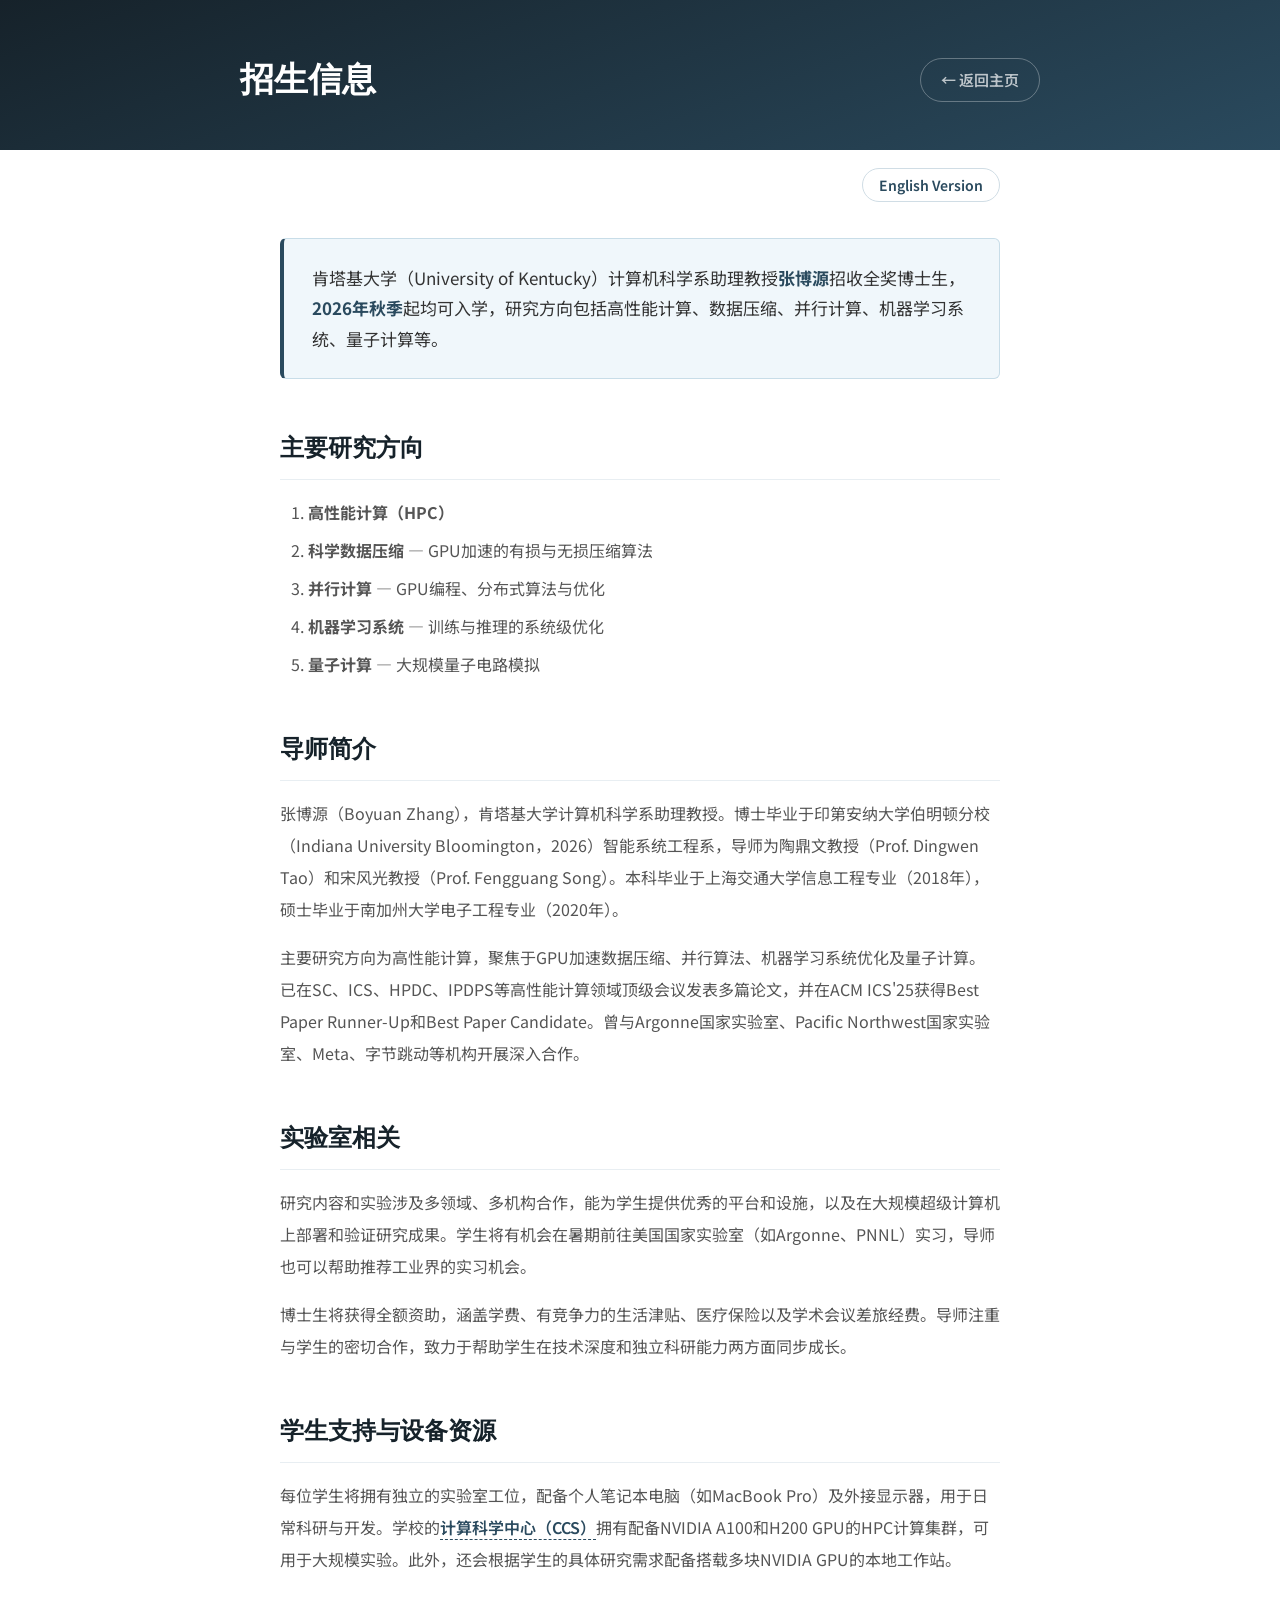
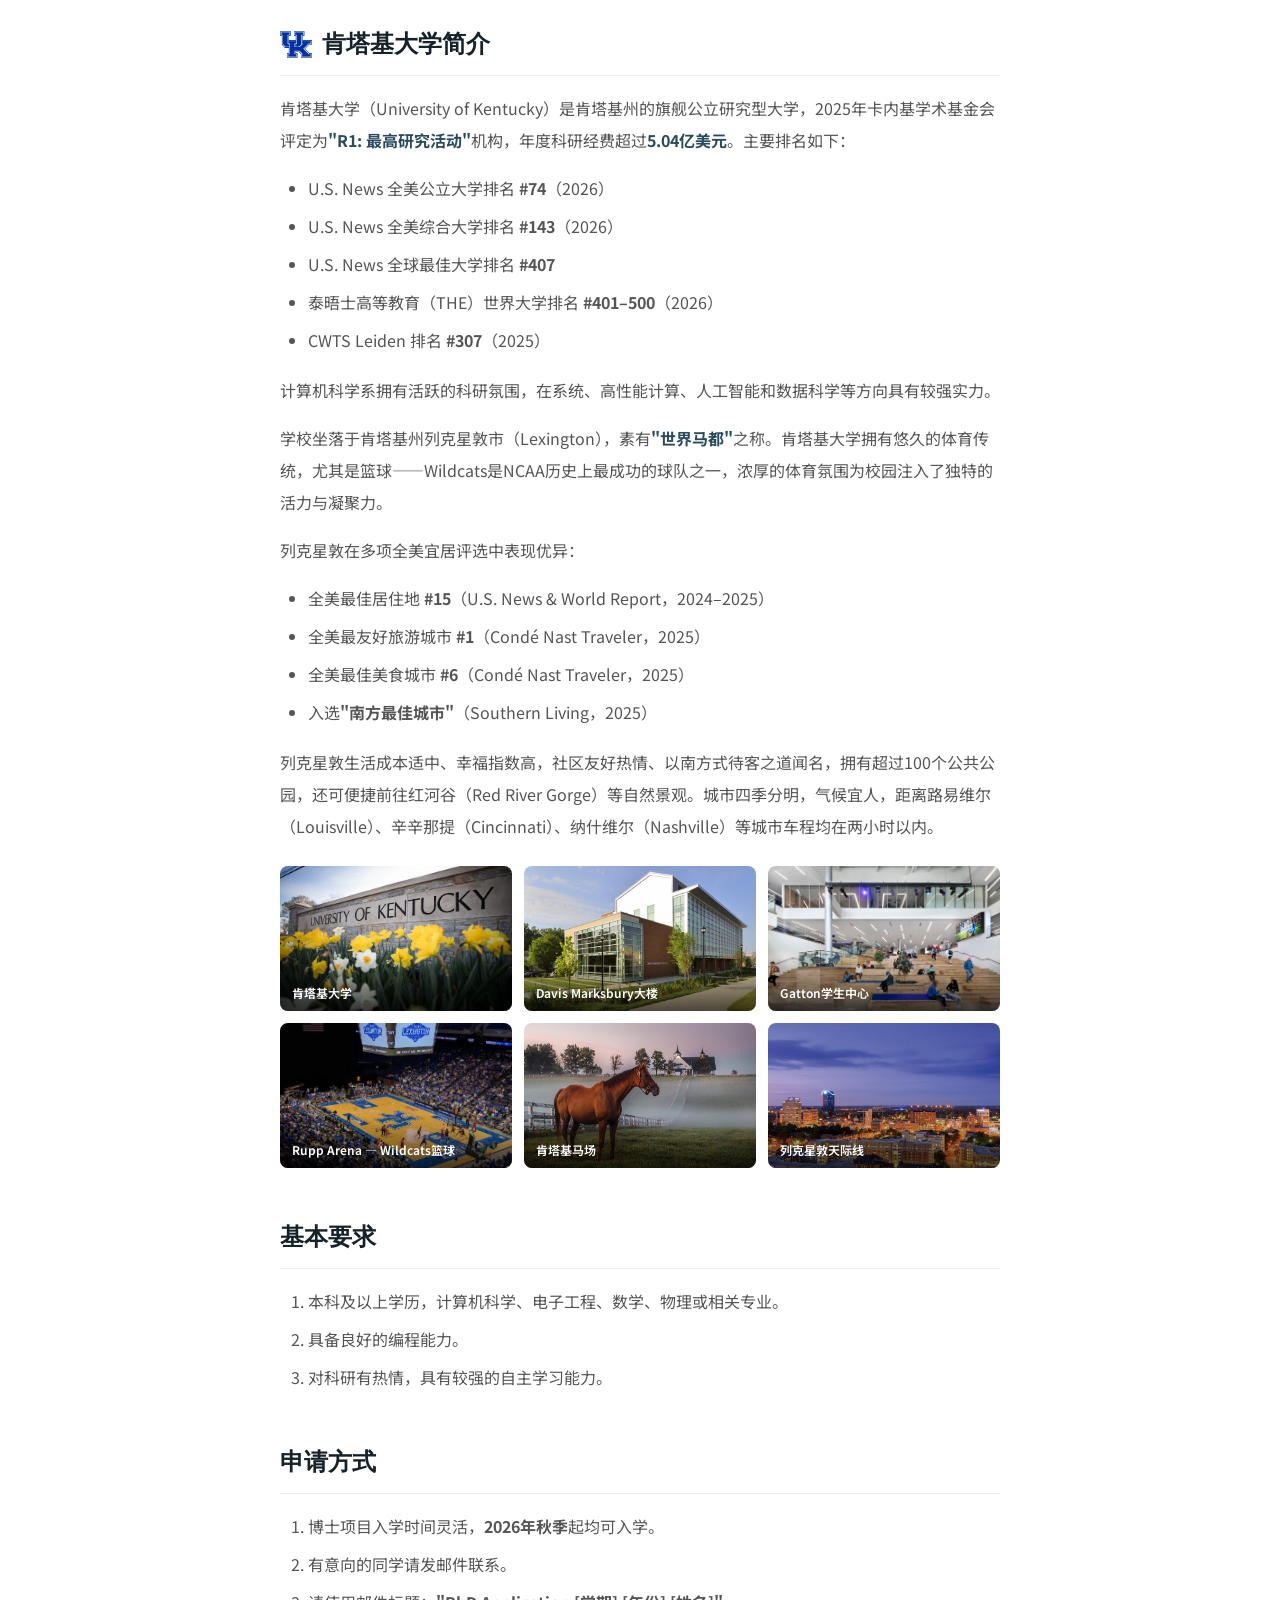
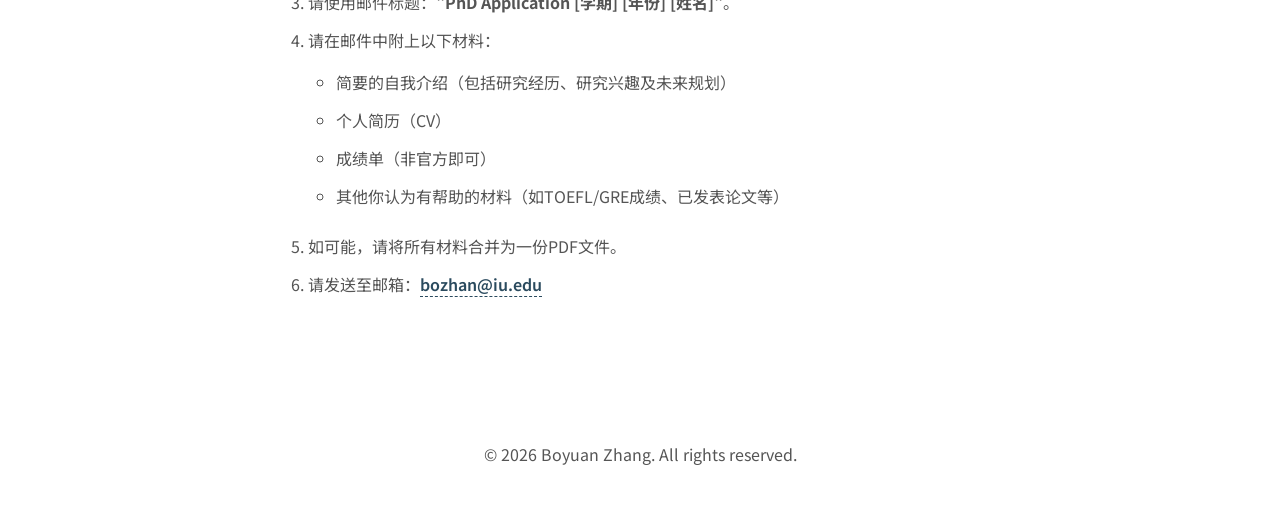
==== openings-ch.html @ aa9db96f "Clean up images, add openings pages, and reorganize assets Made-with: Cursor" ====
<!DOCTYPE html>
<html lang="zh-CN">
<head>
    <meta charset="UTF-8">
    <meta name="viewport" content="width=device-width, initial-scale=1.0">
    <title>招生信息 – Boyuan Zhang (张博源)</title>
    <link rel="preconnect" href="https://fonts.googleapis.com">
    <link rel="preconnect" href="https://fonts.gstatic.com" crossorigin>
    <link href="https://fonts.googleapis.com/css2?family=Noto+Sans+SC:wght@300;400;500;600;700&family=Source+Sans+3:wght@300;400;500;600;700&family=Source+Serif+4:wght@600;700&display=swap" rel="stylesheet">
    <style>
        * { box-sizing: border-box; margin: 0; padding: 0; }
        body { font-family: 'Noto Sans SC', 'Source Sans 3', -apple-system, "PingFang SC", "Microsoft YaHei", sans-serif; color: #333; background: #fff; line-height: 1.75; }

        .page-header {
            background: #16222a;
            background: linear-gradient(160deg, #16222a 0%, #2a4a5e 100%);
            color: white;
            padding: 50px 40px 40px;
        }
        .page-header-inner {
            max-width: 800px;
            margin: 0 auto;
            display: flex;
            justify-content: space-between;
            align-items: center;
        }
        .page-header h1 {
            font-family: 'Source Serif 4', Georgia, serif;
            font-size: 34px;
            font-weight: 700;
        }
        .page-header a {
            color: rgba(255,255,255,0.7);
            text-decoration: none;
            font-size: 15px;
            font-weight: 600;
            border: 1px solid rgba(255,255,255,0.3);
            padding: 8px 20px;
            border-radius: 100px;
            transition: all 0.25s;
        }
        .page-header a:hover { background: #fff; color: #16222a; border-color: #fff; }

        .lang-switch {
            max-width: 800px;
            margin: 0 auto;
            padding: 20px 40px 0;
            text-align: right;
        }
        .lang-switch a {
            font-size: 14px;
            color: #2a4a5e;
            text-decoration: none;
            border: 1px solid #d0dde5;
            padding: 6px 16px;
            border-radius: 100px;
            font-weight: 600;
            transition: all 0.2s;
        }
        .lang-switch a:hover { background: #2a4a5e; color: #fff; }

        .container {
            max-width: 800px;
            margin: 0 auto;
            padding: 40px 40px 80px;
        }

        h2 {
            font-family: 'Source Serif 4', Georgia, serif;
            font-size: 24px;
            font-weight: 600;
            color: #16222a;
            margin-top: 48px;
            margin-bottom: 16px;
            padding-bottom: 10px;
            border-bottom: 1px solid #e8eef2;
        }
        h2:first-child { margin-top: 0; }

        .uk-icon {
            width: 32px;
            height: 32px;
            object-fit: contain;
            vertical-align: middle;
            margin-right: 10px;
            position: relative;
            top: -2px;
        }

        .photo-gallery {
            display: grid;
            grid-template-columns: repeat(auto-fill, minmax(220px, 1fr));
            gap: 12px;
            margin-top: 24px;
        }
        .photo-gallery .photo-item {
            border-radius: 8px;
            overflow: hidden;
            aspect-ratio: 16 / 10;
            position: relative;
            cursor: pointer;
        }
        .photo-gallery .photo-item img {
            width: 100%;
            height: 100%;
            object-fit: cover;
            display: block;
            transition: transform 0.3s ease;
        }
        .photo-gallery .photo-item:hover img {
            transform: scale(1.05);
        }
        .photo-gallery .photo-item .caption {
            position: absolute;
            bottom: 0;
            left: 0;
            right: 0;
            background: linear-gradient(to top, rgba(0,0,0,0.65) 0%, transparent 100%);
            color: #fff;
            font-size: 12px;
            font-weight: 600;
            padding: 24px 12px 8px;
        }

        .lightbox {
            display: none;
            position: fixed;
            inset: 0;
            z-index: 9999;
            background: rgba(0,0,0,0.85);
            align-items: center;
            justify-content: center;
            padding: 40px;
            cursor: zoom-out;
        }
        .lightbox.active { display: flex; }
        .lightbox img {
            max-width: 90vw;
            max-height: 85vh;
            object-fit: contain;
            border-radius: 6px;
            box-shadow: 0 8px 40px rgba(0,0,0,0.5);
            cursor: default;
        }
        .lightbox .lb-caption {
            position: absolute;
            bottom: 24px;
            left: 0;
            right: 0;
            text-align: center;
            color: rgba(255,255,255,0.85);
            font-size: 15px;
            font-weight: 500;
        }
        .lightbox .lb-close {
            position: absolute;
            top: 20px;
            right: 28px;
            color: rgba(255,255,255,0.7);
            font-size: 36px;
            cursor: pointer;
            line-height: 1;
            transition: color 0.2s;
        }
        .lightbox .lb-close:hover { color: #fff; }
        .lightbox .lb-nav {
            position: absolute;
            top: 50%;
            transform: translateY(-50%);
            color: rgba(255,255,255,0.7);
            font-size: 48px;
            cursor: pointer;
            user-select: none;
            padding: 0 12px;
            line-height: 1;
            transition: color 0.2s;
        }
        .lightbox .lb-nav:hover { color: #fff; }
        .lightbox .lb-prev { left: 16px; }
        .lightbox .lb-next { right: 16px; }

        .highlight-box {
            background: #f0f7fb;
            border: 1px solid #c8dde8;
            border-left: 4px solid #2a4a5e;
            border-radius: 6px;
            padding: 24px 28px;
            font-size: 17px;
            color: #333;
            line-height: 1.8;
            margin-bottom: 8px;
        }
        .highlight-box strong { color: #2a4a5e; }

        p { font-size: 16px; color: #555; line-height: 2; margin-bottom: 16px; }
        p strong { color: #2a4a5e; }

        ol, ul { margin: 10px 0 18px 28px; font-size: 16px; color: #555; line-height: 2; }
        li { margin-bottom: 6px; }

        a.email-link {
            color: #2a4a5e;
            text-decoration: none;
            border-bottom: 1px dashed #2a4a5e;
            font-weight: 600;
        }
        a.email-link:hover { border-bottom-style: solid; }

        footer { text-align: center; padding: 40px 20px; color: #ccc; font-size: 14px; }

        @media (max-width: 700px) {
            .page-header { padding: 36px 24px 30px; }
            .page-header h1 { font-size: 26px; }
            .container { padding: 30px 24px 60px; }
            .lang-switch { padding: 16px 24px 0; }
        }
    </style>
</head>
<body>

    <div class="page-header">
        <div class="page-header-inner">
            <h1>招生信息</h1>
            <a href="index.html">← 返回主页</a>
        </div>
    </div>

    <div class="lang-switch">
        <a href="openings.html">English Version</a>
    </div>

    <div class="container">

        <div class="highlight-box">
            肯塔基大学（University of Kentucky）计算机科学系助理教授<strong>张博源</strong>招收全奖博士生，<strong>2026年秋季</strong>起均可入学，研究方向包括高性能计算、数据压缩、并行计算、机器学习系统、量子计算等。
        </div>

        <h2>主要研究方向</h2>
        <ol>
            <li><strong>高性能计算（HPC）</strong></li>
            <li><strong>科学数据压缩</strong> — GPU加速的有损与无损压缩算法</li>
            <li><strong>并行计算</strong> — GPU编程、分布式算法与优化</li>
            <li><strong>机器学习系统</strong> — 训练与推理的系统级优化</li>
            <li><strong>量子计算</strong> — 大规模量子电路模拟</li>
        </ol>

        <h2>导师简介</h2>
        <p>张博源（Boyuan Zhang），肯塔基大学计算机科学系助理教授。博士毕业于印第安纳大学伯明顿分校（Indiana University Bloomington，2026）智能系统工程系，导师为陶鼎文教授（Prof. Dingwen Tao）和宋风光教授（Prof. Fengguang Song）。本科毕业于上海交通大学信息工程专业（2018年），硕士毕业于南加州大学电子工程专业（2020年）。</p>
        <p>主要研究方向为高性能计算，聚焦于GPU加速数据压缩、并行算法、机器学习系统优化及量子计算。已在SC、ICS、HPDC、IPDPS等高性能计算领域顶级会议发表多篇论文，并在ACM ICS'25获得Best Paper Runner-Up和Best Paper Candidate。曾与Argonne国家实验室、Pacific Northwest国家实验室、Meta、字节跳动等机构开展深入合作。</p>

        <h2>实验室相关</h2>
        <p>研究内容和实验涉及多领域、多机构合作，能为学生提供优秀的平台和设施，以及在大规模超级计算机上部署和验证研究成果。学生将有机会在暑期前往美国国家实验室（如Argonne、PNNL）实习，导师也可以帮助推荐工业界的实习机会。</p>
        <p>博士生将获得全额资助，涵盖学费、有竞争力的生活津贴、医疗保险以及学术会议差旅经费。导师注重与学生的密切合作，致力于帮助学生在技术深度和独立科研能力两方面同步成长。</p>

        <h2>学生支持与设备资源</h2>
        <p>每位学生将拥有独立的实验室工位，配备个人笔记本电脑（如MacBook Pro）及外接显示器，用于日常科研与开发。学校的<a href="https://www.ccs.uky.edu/" target="_blank" class="email-link">计算科学中心（CCS）</a>拥有配备NVIDIA A100和H200 GPU的HPC计算集群，可用于大规模实验。此外，还会根据学生的具体研究需求配备搭载多块NVIDIA GPU的本地工作站。</p>

        <h2><img src="images/uk_icon.png" alt="UK" class="uk-icon">肯塔基大学简介</h2>
        <p>肯塔基大学（University of Kentucky）是肯塔基州的旗舰公立研究型大学，2025年卡内基学术基金会评定为<strong>"R1: 最高研究活动"</strong>机构，年度科研经费超过<strong>5.04亿美元</strong>。主要排名如下：</p>
        <ul>
            <li>U.S. News 全美公立大学排名 <strong>#74</strong>（2026）</li>
            <li>U.S. News 全美综合大学排名 <strong>#143</strong>（2026）</li>
            <li>U.S. News 全球最佳大学排名 <strong>#407</strong></li>
            <li>泰晤士高等教育（THE）世界大学排名 <strong>#401–500</strong>（2026）</li>
            <li>CWTS Leiden 排名 <strong>#307</strong>（2025）</li>
        </ul>
        <p>计算机科学系拥有活跃的科研氛围，在系统、高性能计算、人工智能和数据科学等方向具有较强实力。</p>
        <p>学校坐落于肯塔基州列克星敦市（Lexington），素有<strong>"世界马都"</strong>之称。肯塔基大学拥有悠久的体育传统，尤其是篮球——Wildcats是NCAA历史上最成功的球队之一，浓厚的体育氛围为校园注入了独特的活力与凝聚力。</p>
        <p>列克星敦在多项全美宜居评选中表现优异：</p>
        <ul>
            <li>全美最佳居住地 <strong>#15</strong>（U.S. News & World Report，2024–2025）</li>
            <li>全美最友好旅游城市 <strong>#1</strong>（Condé Nast Traveler，2025）</li>
            <li>全美最佳美食城市 <strong>#6</strong>（Condé Nast Traveler，2025）</li>
            <li>入选<strong>"南方最佳城市"</strong>（Southern Living，2025）</li>
        </ul>
        <p>列克星敦生活成本适中、幸福指数高，社区友好热情、以南方式待客之道闻名，拥有超过100个公共公园，还可便捷前往红河谷（Red River Gorge）等自然景观。城市四季分明，气候宜人，距离路易维尔（Louisville）、辛辛那提（Cincinnati）、纳什维尔（Nashville）等城市车程均在两小时以内。</p>

        <div class="photo-gallery">
            <div class="photo-item">
                <img src="images/universityofkentucky_cover.jpg" alt="肯塔基大学">
                <div class="caption">肯塔基大学</div>
            </div>
            <div class="photo-item">
                <img src="images/fa1091324a9dfa4db7ac706286909748.jpg" alt="Davis Marksbury Building">
                <div class="caption">Davis Marksbury大楼</div>
            </div>
            <div class="photo-item">
                <img src="images/university-of-kentucky-gatton-student-center-9.jpg" alt="Gatton学生中心">
                <div class="caption">Gatton学生中心</div>
            </div>
            <div class="photo-item">
                <img src="images/LEX_240719_TBT_45.jpg" alt="Rupp Arena — Wildcats篮球">
                <div class="caption">Rupp Arena — Wildcats篮球</div>
            </div>
            <div class="photo-item">
                <img src="images/temp_61557186-1a66-4dc9-9668-bc1c072d277b.jpg" alt="肯塔基马场">
                <div class="caption">肯塔基马场</div>
            </div>
            <div class="photo-item">
                <img src="images/downtown-lexington-skyline.jpg" alt="列克星敦天际线">
                <div class="caption">列克星敦天际线</div>
            </div>
        </div>

        <h2>基本要求</h2>
        <ol>
            <li>本科及以上学历，计算机科学、电子工程、数学、物理或相关专业。</li>
            <li>具备良好的编程能力。</li>
            <li>对科研有热情，具有较强的自主学习能力。</li>
        </ol>

        <h2>申请方式</h2>
        <ol>
            <li>博士项目入学时间灵活，<strong>2026年秋季</strong>起均可入学。</li>
            <li>有意向的同学请发邮件联系。</li>
            <li>请使用邮件标题：<strong>"PhD Application [学期] [年份] [姓名]"</strong>。</li>
            <li>请在邮件中附上以下材料：
                <ul>
                    <li>简要的自我介绍（包括研究经历、研究兴趣及未来规划）</li>
                    <li>个人简历（CV）</li>
                    <li>成绩单（非官方即可）</li>
                    <li>其他你认为有帮助的材料（如TOEFL/GRE成绩、已发表论文等）</li>
                </ul>
            </li>
            <li>如可能，请将所有材料合并为一份PDF文件。</li>
            <li>请发送至邮箱：<a class="email-link" href="mailto:bozhan@iu.edu">bozhan@iu.edu</a></li>
        </ol>

    </div>

    <footer>
        <p>&copy; 2026 Boyuan Zhang. All rights reserved.</p>
    </footer>

    <div class="lightbox" id="lightbox">
        <span class="lb-close" id="lb-close">&times;</span>
        <span class="lb-nav lb-prev" id="lb-prev">&#8249;</span>
        <span class="lb-nav lb-next" id="lb-next">&#8250;</span>
        <img id="lb-img" src="" alt="">
        <div class="lb-caption" id="lb-caption"></div>
    </div>

    <script>
    (function() {
        var items = document.querySelectorAll('.photo-item');
        var lb = document.getElementById('lightbox');
        var lbImg = document.getElementById('lb-img');
        var lbCap = document.getElementById('lb-caption');
        var idx = 0;

        function show(i) {
            idx = (i + items.length) % items.length;
            var img = items[idx].querySelector('img');
            var cap = items[idx].querySelector('.caption');
            lbImg.src = img.src;
            lbCap.textContent = cap ? cap.textContent : '';
            lb.classList.add('active');
            document.body.style.overflow = 'hidden';
        }

        function hide() {
            lb.classList.remove('active');
            document.body.style.overflow = '';
        }

        items.forEach(function(item, i) {
            item.addEventListener('click', function() { show(i); });
        });

        document.getElementById('lb-close').addEventListener('click', hide);
        document.getElementById('lb-prev').addEventListener('click', function(e) { e.stopPropagation(); show(idx - 1); });
        document.getElementById('lb-next').addEventListener('click', function(e) { e.stopPropagation(); show(idx + 1); });
        lb.addEventListener('click', function(e) { if (e.target === lb) hide(); });
        document.addEventListener('keydown', function(e) {
            if (!lb.classList.contains('active')) return;
            if (e.key === 'Escape') hide();
            if (e.key === 'ArrowLeft') show(idx - 1);
            if (e.key === 'ArrowRight') show(idx + 1);
        });
    })();
    </script>

</body>
</html>
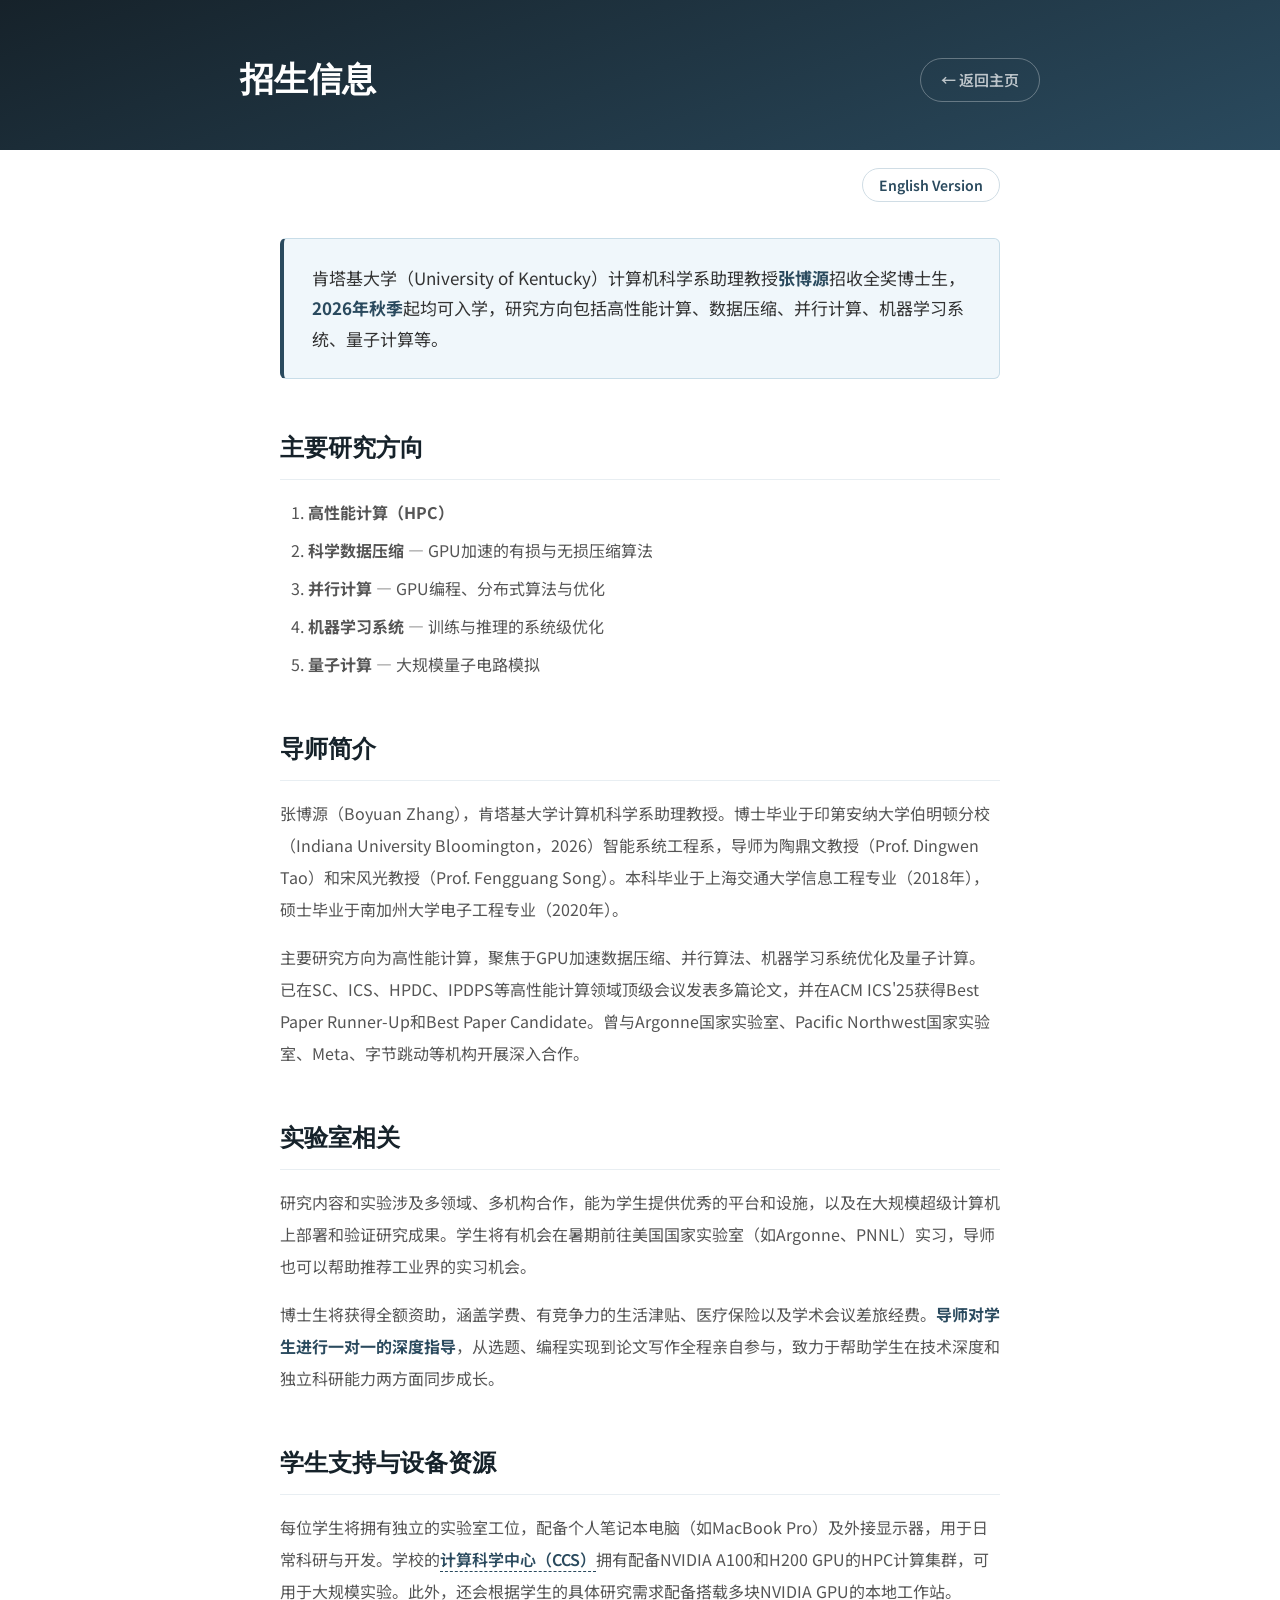
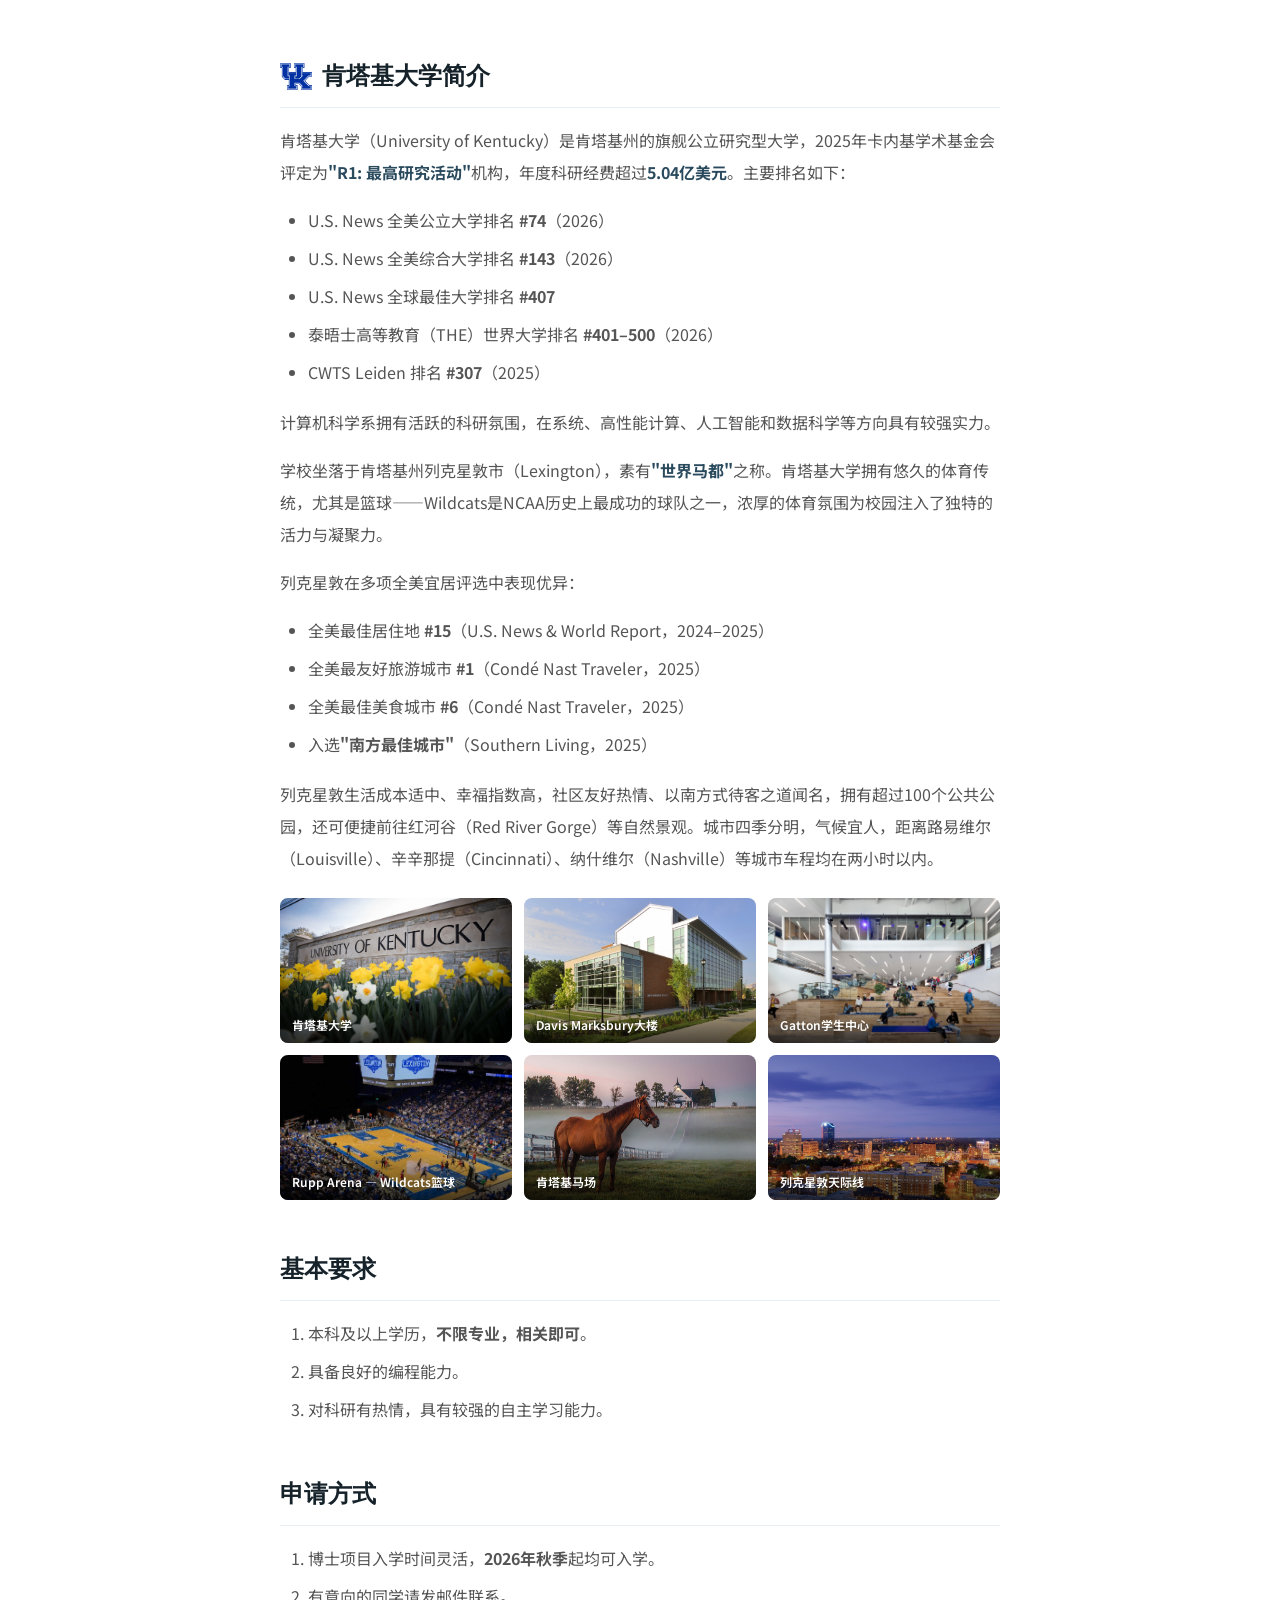
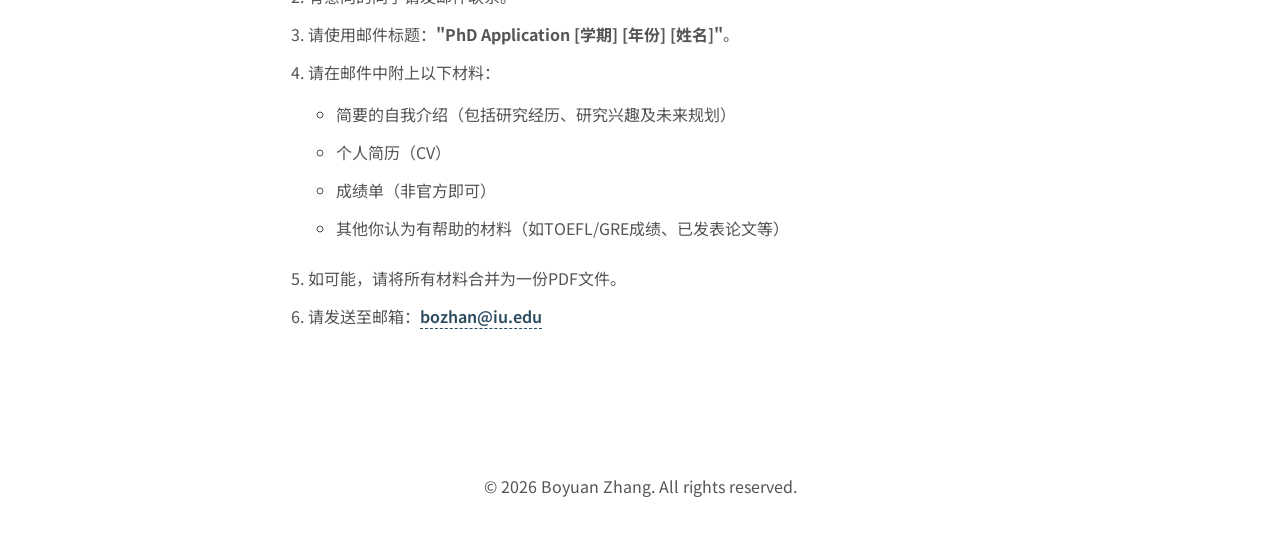
==== commit fe1aa268: "Update recruitment pages: emphasize one-on-one mentoring and relax major requirements Made-with: Cur" ====
--- a/openings-ch.html
+++ b/openings-ch.html
@@ -250,7 +250,7 @@
 
         <h2>实验室相关</h2>
         <p>研究内容和实验涉及多领域、多机构合作，能为学生提供优秀的平台和设施，以及在大规模超级计算机上部署和验证研究成果。学生将有机会在暑期前往美国国家实验室（如Argonne、PNNL）实习，导师也可以帮助推荐工业界的实习机会。</p>
-        <p>博士生将获得全额资助，涵盖学费、有竞争力的生活津贴、医疗保险以及学术会议差旅经费。导师注重与学生的密切合作，致力于帮助学生在技术深度和独立科研能力两方面同步成长。</p>
+        <p>博士生将获得全额资助，涵盖学费、有竞争力的生活津贴、医疗保险以及学术会议差旅经费。<strong>导师对学生进行一对一的深度指导</strong>，从选题、编程实现到论文写作全程亲自参与，致力于帮助学生在技术深度和独立科研能力两方面同步成长。</p>
 
         <h2>学生支持与设备资源</h2>
         <p>每位学生将拥有独立的实验室工位，配备个人笔记本电脑（如MacBook Pro）及外接显示器，用于日常科研与开发。学校的<a href="https://www.ccs.uky.edu/" target="_blank" class="email-link">计算科学中心（CCS）</a>拥有配备NVIDIA A100和H200 GPU的HPC计算集群，可用于大规模实验。此外，还会根据学生的具体研究需求配备搭载多块NVIDIA GPU的本地工作站。</p>
@@ -304,7 +304,7 @@
 
         <h2>基本要求</h2>
         <ol>
-            <li>本科及以上学历，计算机科学、电子工程、数学、物理或相关专业。</li>
+            <li>本科及以上学历，<strong>不限专业，相关即可</strong>。</li>
             <li>具备良好的编程能力。</li>
             <li>对科研有热情，具有较强的自主学习能力。</li>
         </ol>
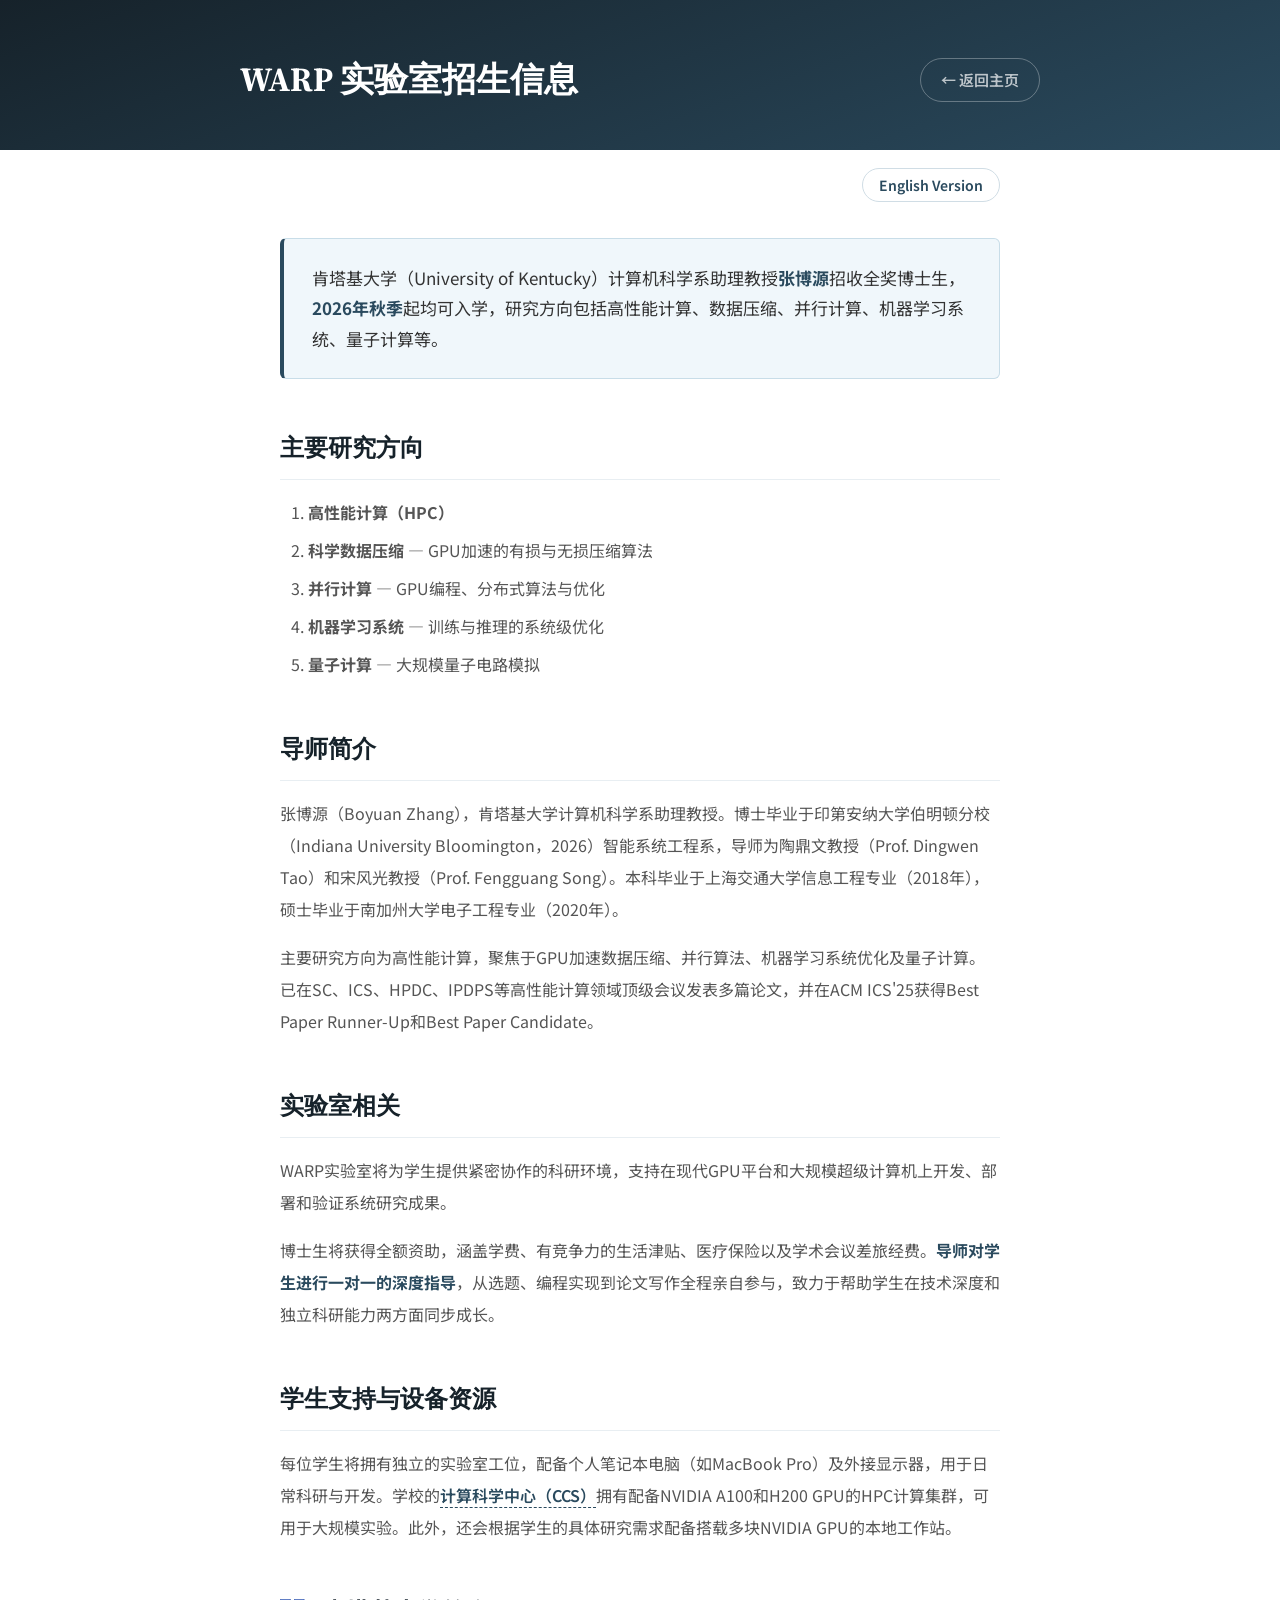
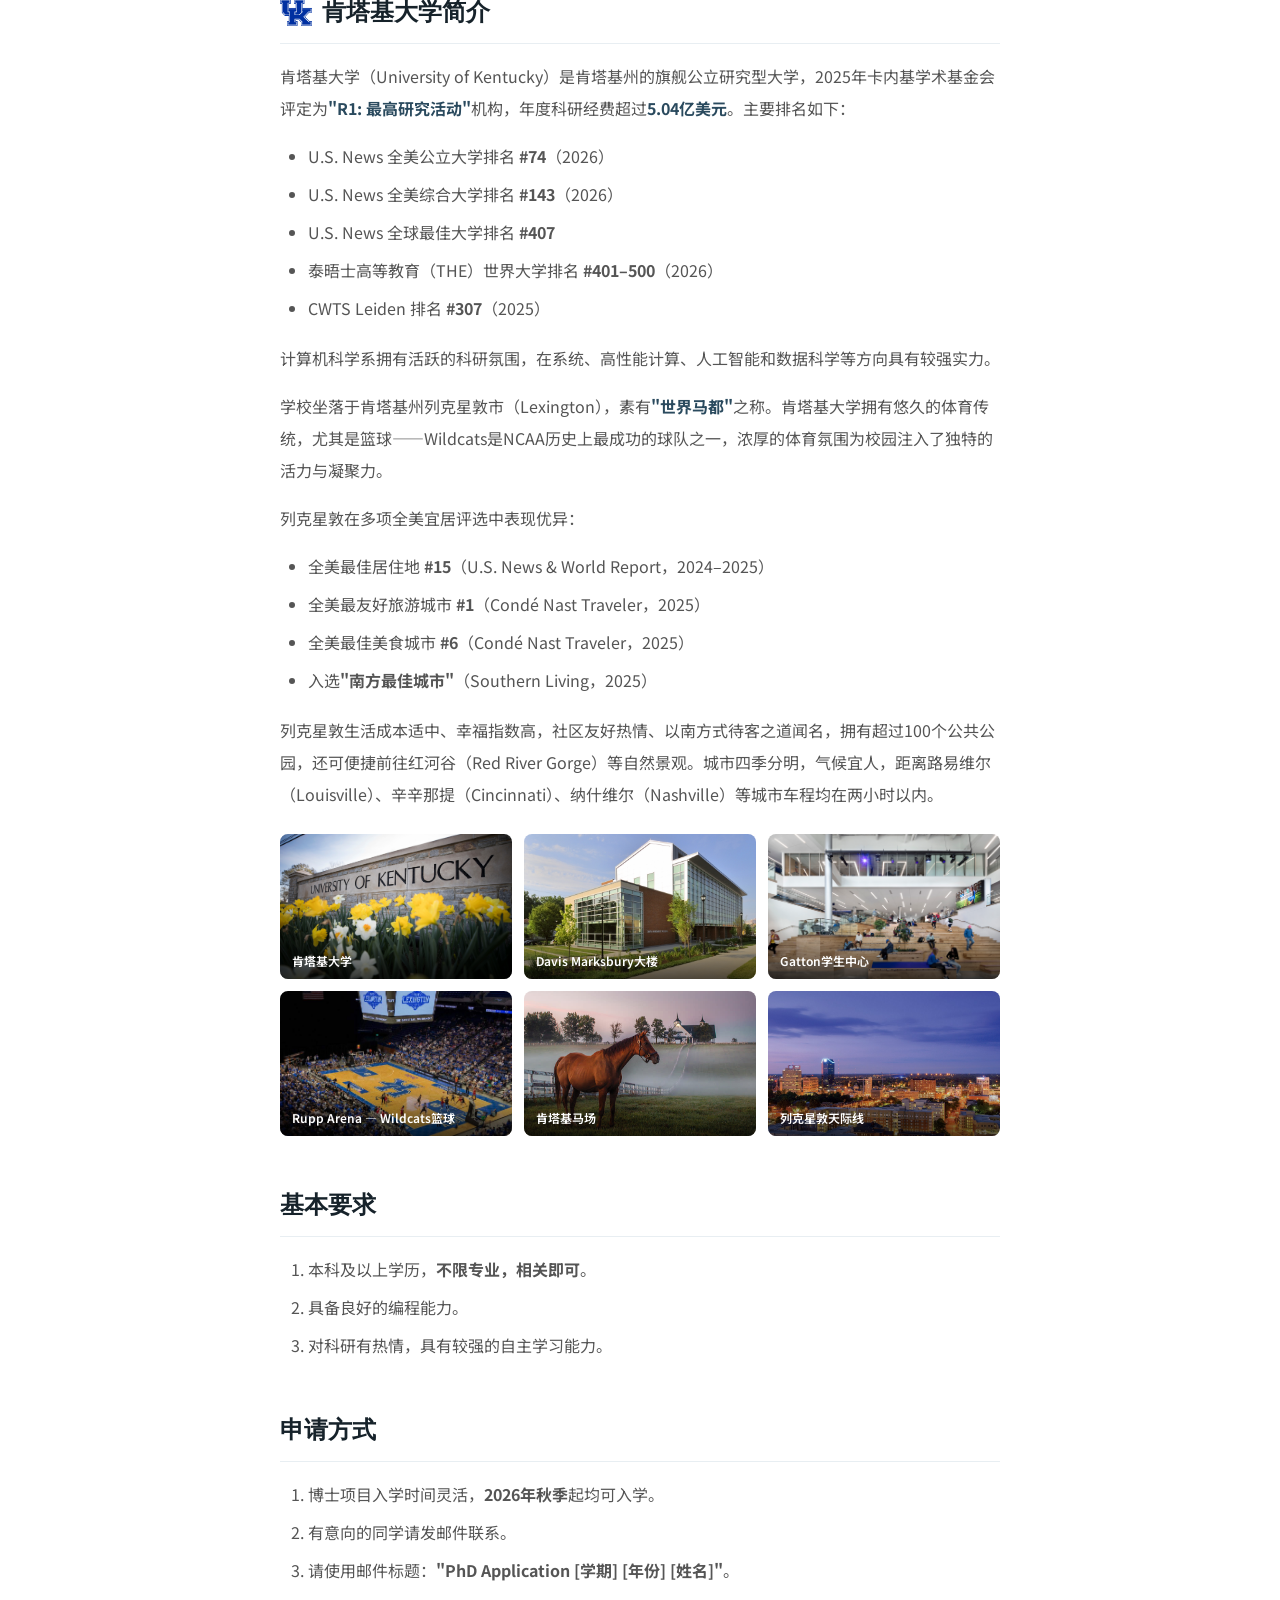
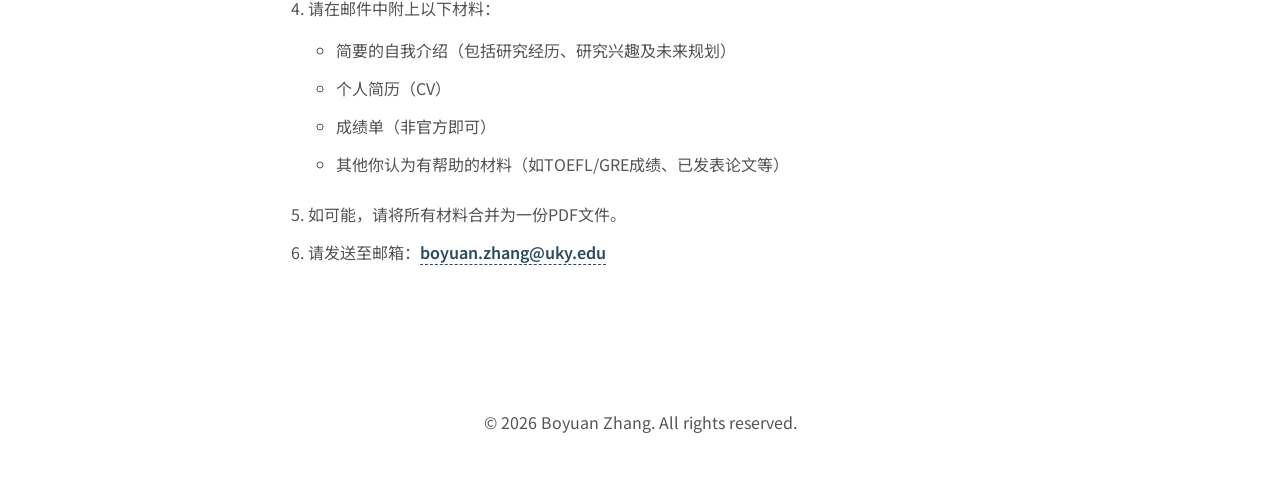
==== commit f9132048: "Update site for WARP Lab" ====
--- a/openings-ch.html
+++ b/openings-ch.html
@@ -3,7 +3,7 @@
 <head>
     <meta charset="UTF-8">
     <meta name="viewport" content="width=device-width, initial-scale=1.0">
-    <title>招生信息 – Boyuan Zhang (张博源)</title>
+    <title>招生信息 | 肯塔基大学 WARP 实验室</title>
     <link rel="preconnect" href="https://fonts.googleapis.com">
     <link rel="preconnect" href="https://fonts.gstatic.com" crossorigin>
     <link href="https://fonts.googleapis.com/css2?family=Noto+Sans+SC:wght@300;400;500;600;700&family=Source+Sans+3:wght@300;400;500;600;700&family=Source+Serif+4:wght@600;700&display=swap" rel="stylesheet">
@@ -220,7 +220,7 @@
 
     <div class="page-header">
         <div class="page-header-inner">
-            <h1>招生信息</h1>
+            <h1>WARP 实验室招生信息</h1>
             <a href="index.html">← 返回主页</a>
         </div>
     </div>
@@ -246,10 +246,10 @@
 
         <h2>导师简介</h2>
         <p>张博源（Boyuan Zhang），肯塔基大学计算机科学系助理教授。博士毕业于印第安纳大学伯明顿分校（Indiana University Bloomington，2026）智能系统工程系，导师为陶鼎文教授（Prof. Dingwen Tao）和宋风光教授（Prof. Fengguang Song）。本科毕业于上海交通大学信息工程专业（2018年），硕士毕业于南加州大学电子工程专业（2020年）。</p>
-        <p>主要研究方向为高性能计算，聚焦于GPU加速数据压缩、并行算法、机器学习系统优化及量子计算。已在SC、ICS、HPDC、IPDPS等高性能计算领域顶级会议发表多篇论文，并在ACM ICS'25获得Best Paper Runner-Up和Best Paper Candidate。曾与Argonne国家实验室、Pacific Northwest国家实验室、Meta、字节跳动等机构开展深入合作。</p>
+        <p>主要研究方向为高性能计算，聚焦于GPU加速数据压缩、并行算法、机器学习系统优化及量子计算。已在SC、ICS、HPDC、IPDPS等高性能计算领域顶级会议发表多篇论文，并在ACM ICS'25获得Best Paper Runner-Up和Best Paper Candidate。</p>
 
         <h2>实验室相关</h2>
-        <p>研究内容和实验涉及多领域、多机构合作，能为学生提供优秀的平台和设施，以及在大规模超级计算机上部署和验证研究成果。学生将有机会在暑期前往美国国家实验室（如Argonne、PNNL）实习，导师也可以帮助推荐工业界的实习机会。</p>
+        <p>WARP实验室将为学生提供紧密协作的科研环境，支持在现代GPU平台和大规模超级计算机上开发、部署和验证系统研究成果。</p>
         <p>博士生将获得全额资助，涵盖学费、有竞争力的生活津贴、医疗保险以及学术会议差旅经费。<strong>导师对学生进行一对一的深度指导</strong>，从选题、编程实现到论文写作全程亲自参与，致力于帮助学生在技术深度和独立科研能力两方面同步成长。</p>
 
         <h2>学生支持与设备资源</h2>
@@ -323,7 +323,7 @@
                 </ul>
             </li>
             <li>如可能，请将所有材料合并为一份PDF文件。</li>
-            <li>请发送至邮箱：<a class="email-link" href="mailto:bozhan@iu.edu">bozhan@iu.edu</a></li>
+            <li>请发送至邮箱：<a class="email-link" href="#" data-email aria-label="发送邮件给张博源">boyuan.zhang [at] uky [dot] edu</a></li>
         </ol>
 
     </div>
@@ -380,5 +380,6 @@
     })();
     </script>
 
+    <script src="email.js"></script>
 </body>
 </html>
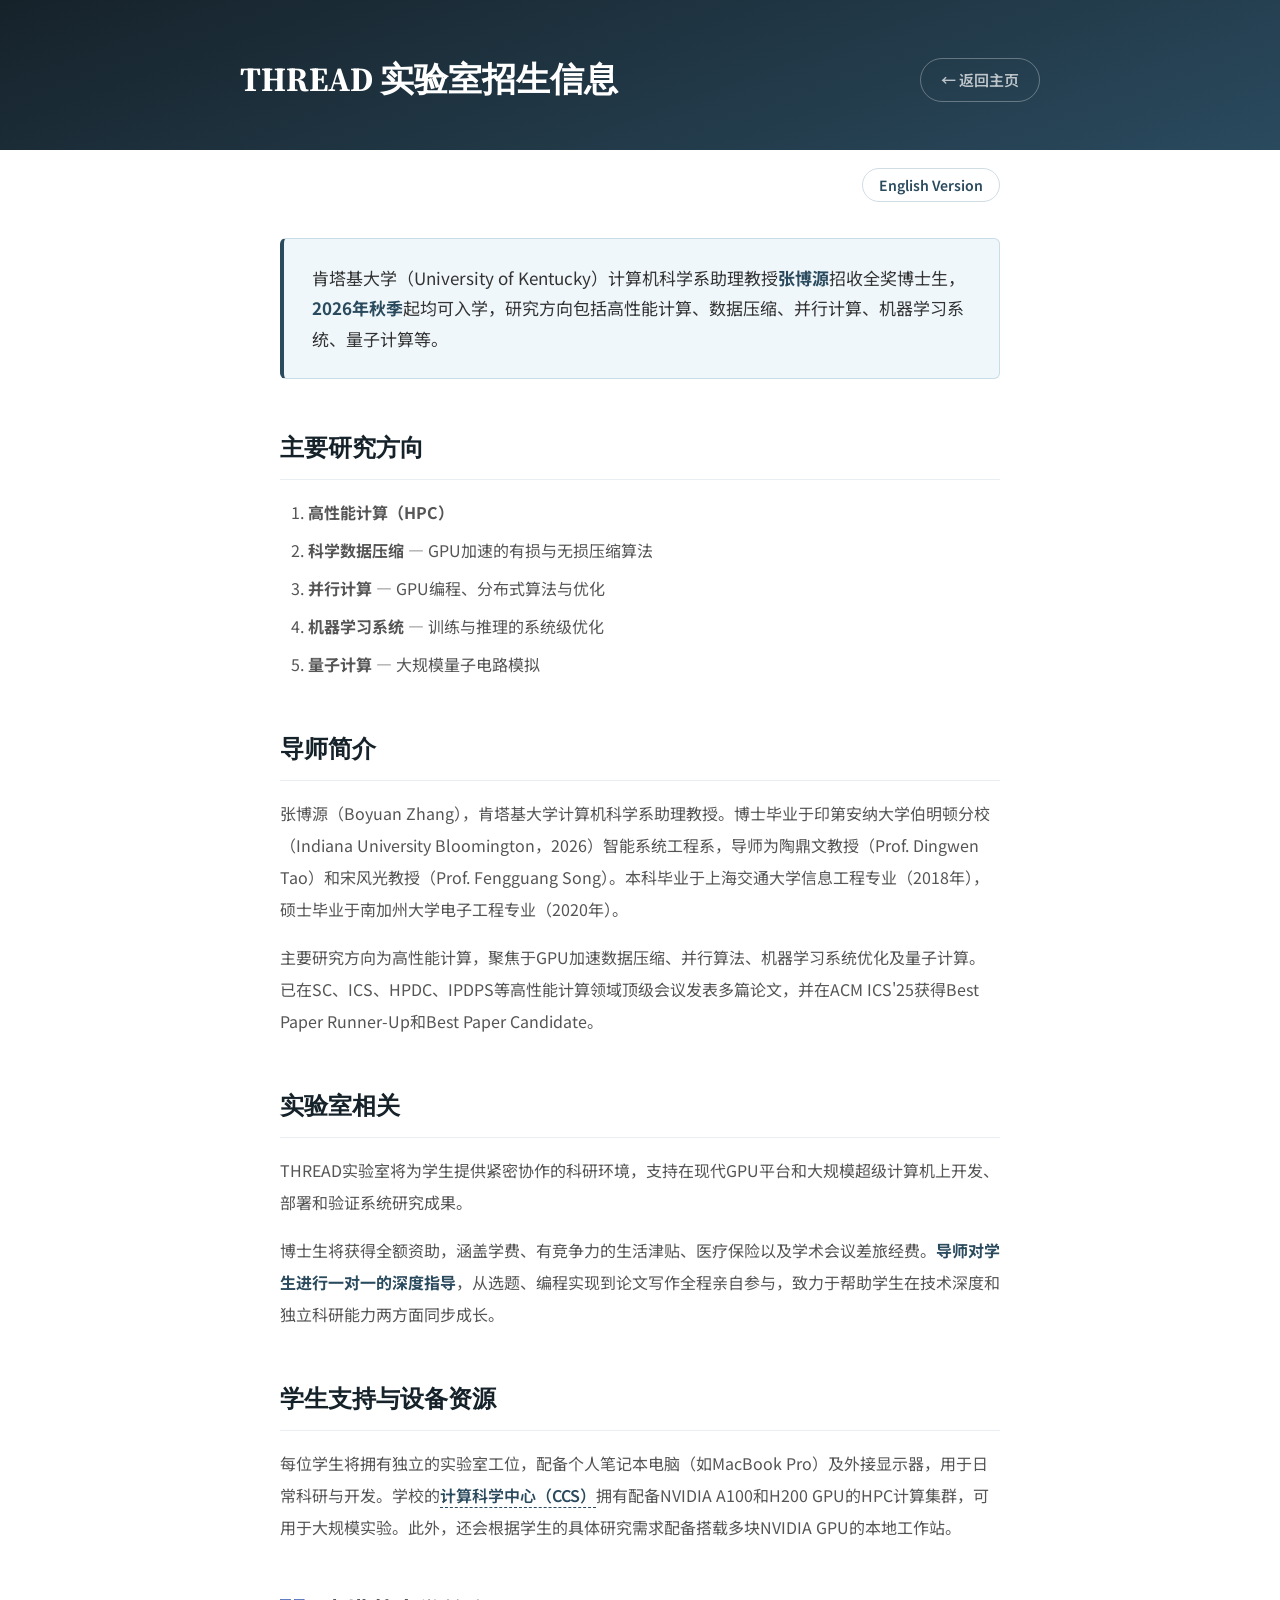
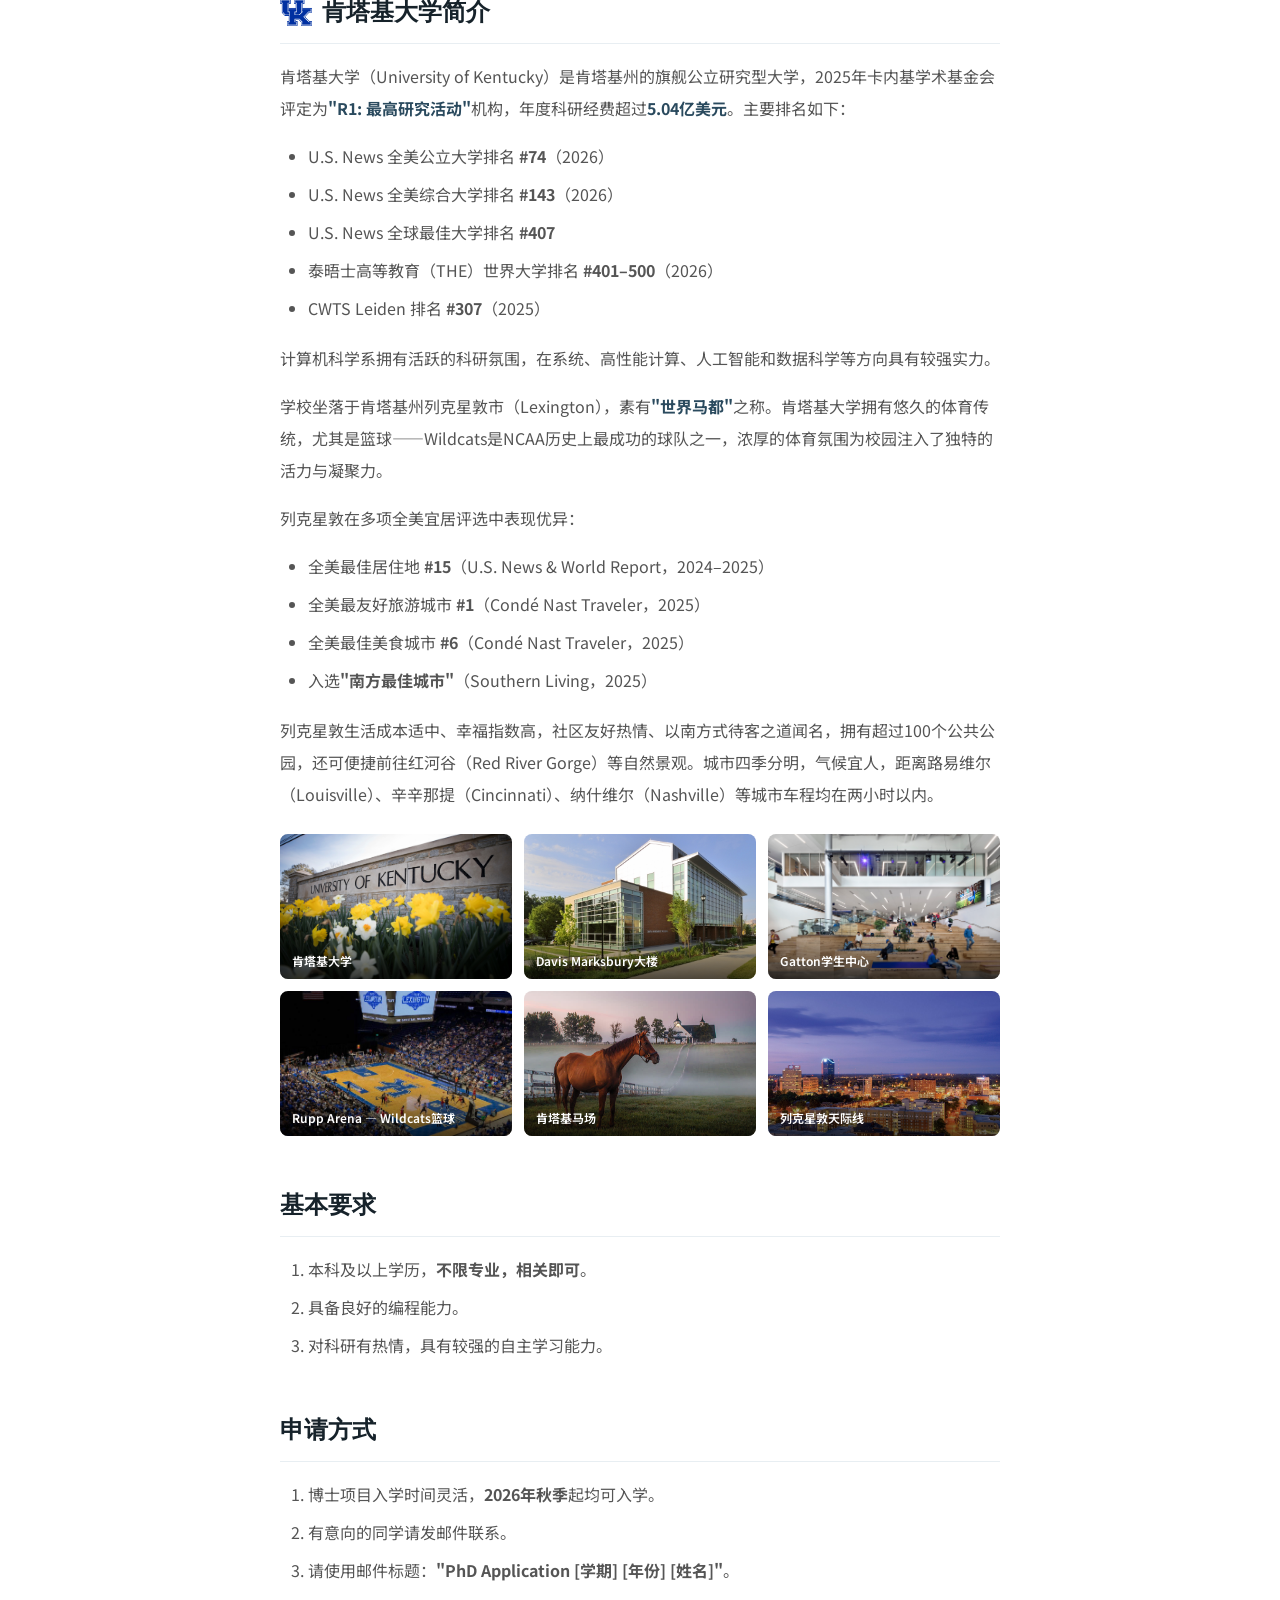
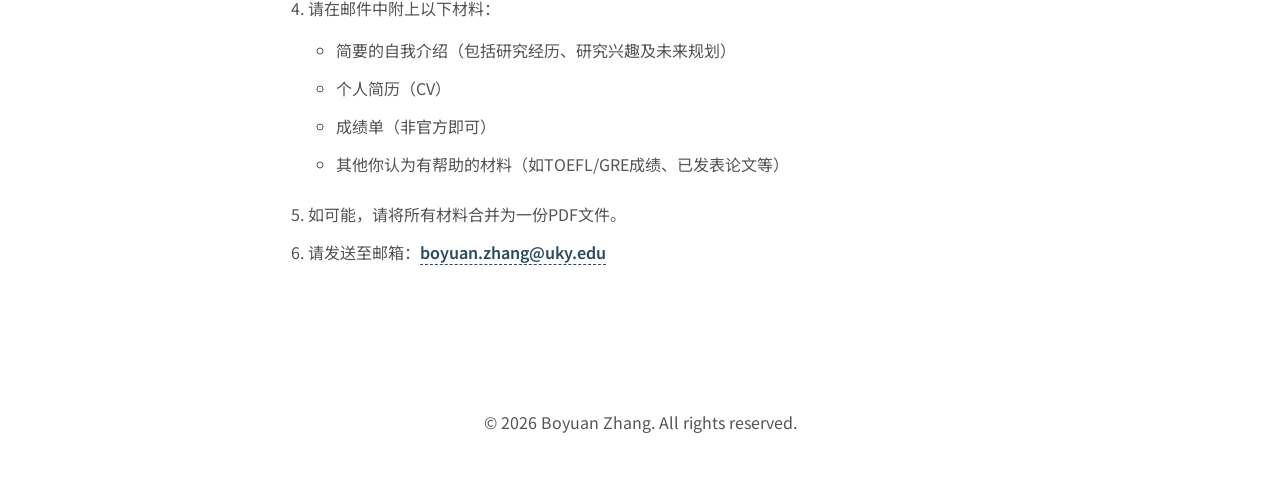
==== commit 75dfc04f: "Rename WARP Lab to THREAD Lab" ====
--- a/openings-ch.html
+++ b/openings-ch.html
@@ -3,7 +3,7 @@
 <head>
     <meta charset="UTF-8">
     <meta name="viewport" content="width=device-width, initial-scale=1.0">
-    <title>招生信息 | 肯塔基大学 WARP 实验室</title>
+    <title>招生信息 | 肯塔基大学 THREAD 实验室</title>
     <link rel="preconnect" href="https://fonts.googleapis.com">
     <link rel="preconnect" href="https://fonts.gstatic.com" crossorigin>
     <link href="https://fonts.googleapis.com/css2?family=Noto+Sans+SC:wght@300;400;500;600;700&family=Source+Sans+3:wght@300;400;500;600;700&family=Source+Serif+4:wght@600;700&display=swap" rel="stylesheet">
@@ -220,7 +220,7 @@
 
     <div class="page-header">
         <div class="page-header-inner">
-            <h1>WARP 实验室招生信息</h1>
+            <h1>THREAD 实验室招生信息</h1>
             <a href="index.html">← 返回主页</a>
         </div>
     </div>
@@ -249,7 +249,7 @@
         <p>主要研究方向为高性能计算，聚焦于GPU加速数据压缩、并行算法、机器学习系统优化及量子计算。已在SC、ICS、HPDC、IPDPS等高性能计算领域顶级会议发表多篇论文，并在ACM ICS'25获得Best Paper Runner-Up和Best Paper Candidate。</p>
 
         <h2>实验室相关</h2>
-        <p>WARP实验室将为学生提供紧密协作的科研环境，支持在现代GPU平台和大规模超级计算机上开发、部署和验证系统研究成果。</p>
+        <p>THREAD实验室将为学生提供紧密协作的科研环境，支持在现代GPU平台和大规模超级计算机上开发、部署和验证系统研究成果。</p>
         <p>博士生将获得全额资助，涵盖学费、有竞争力的生活津贴、医疗保险以及学术会议差旅经费。<strong>导师对学生进行一对一的深度指导</strong>，从选题、编程实现到论文写作全程亲自参与，致力于帮助学生在技术深度和独立科研能力两方面同步成长。</p>
 
         <h2>学生支持与设备资源</h2>
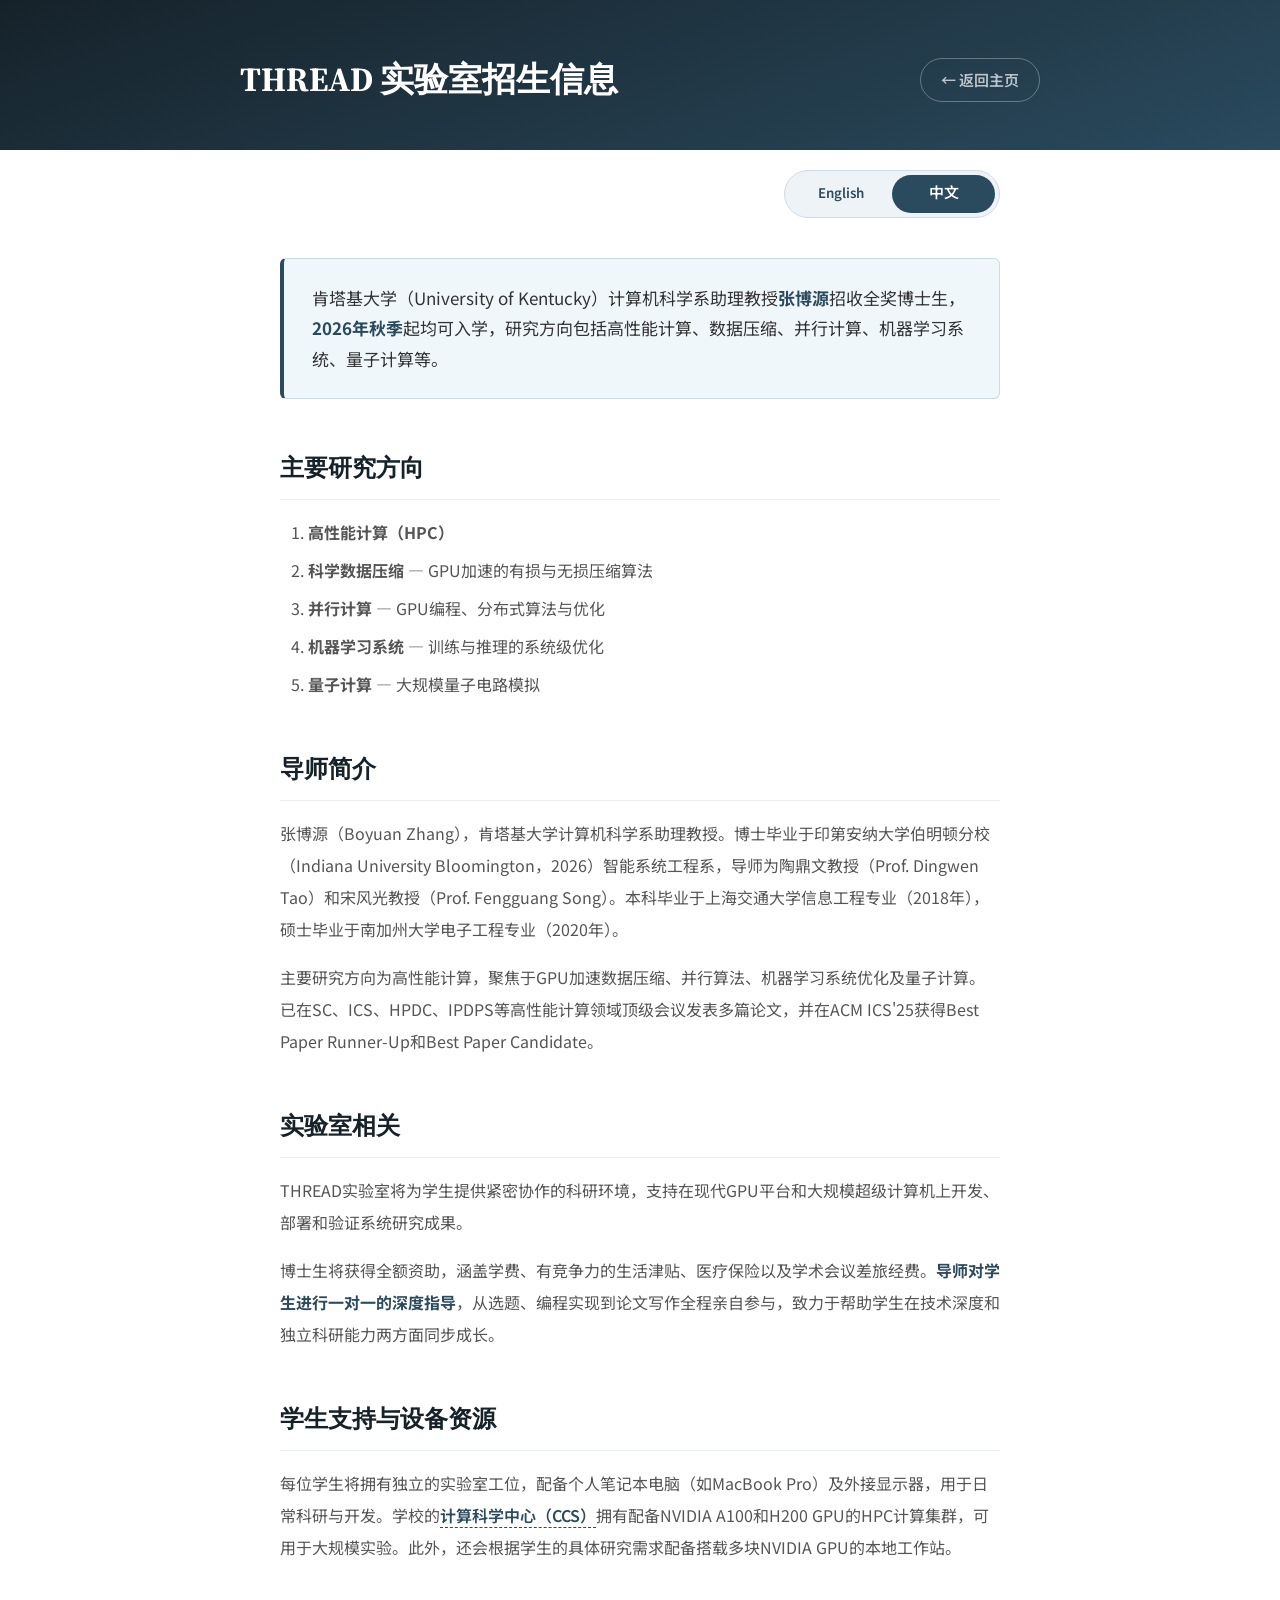
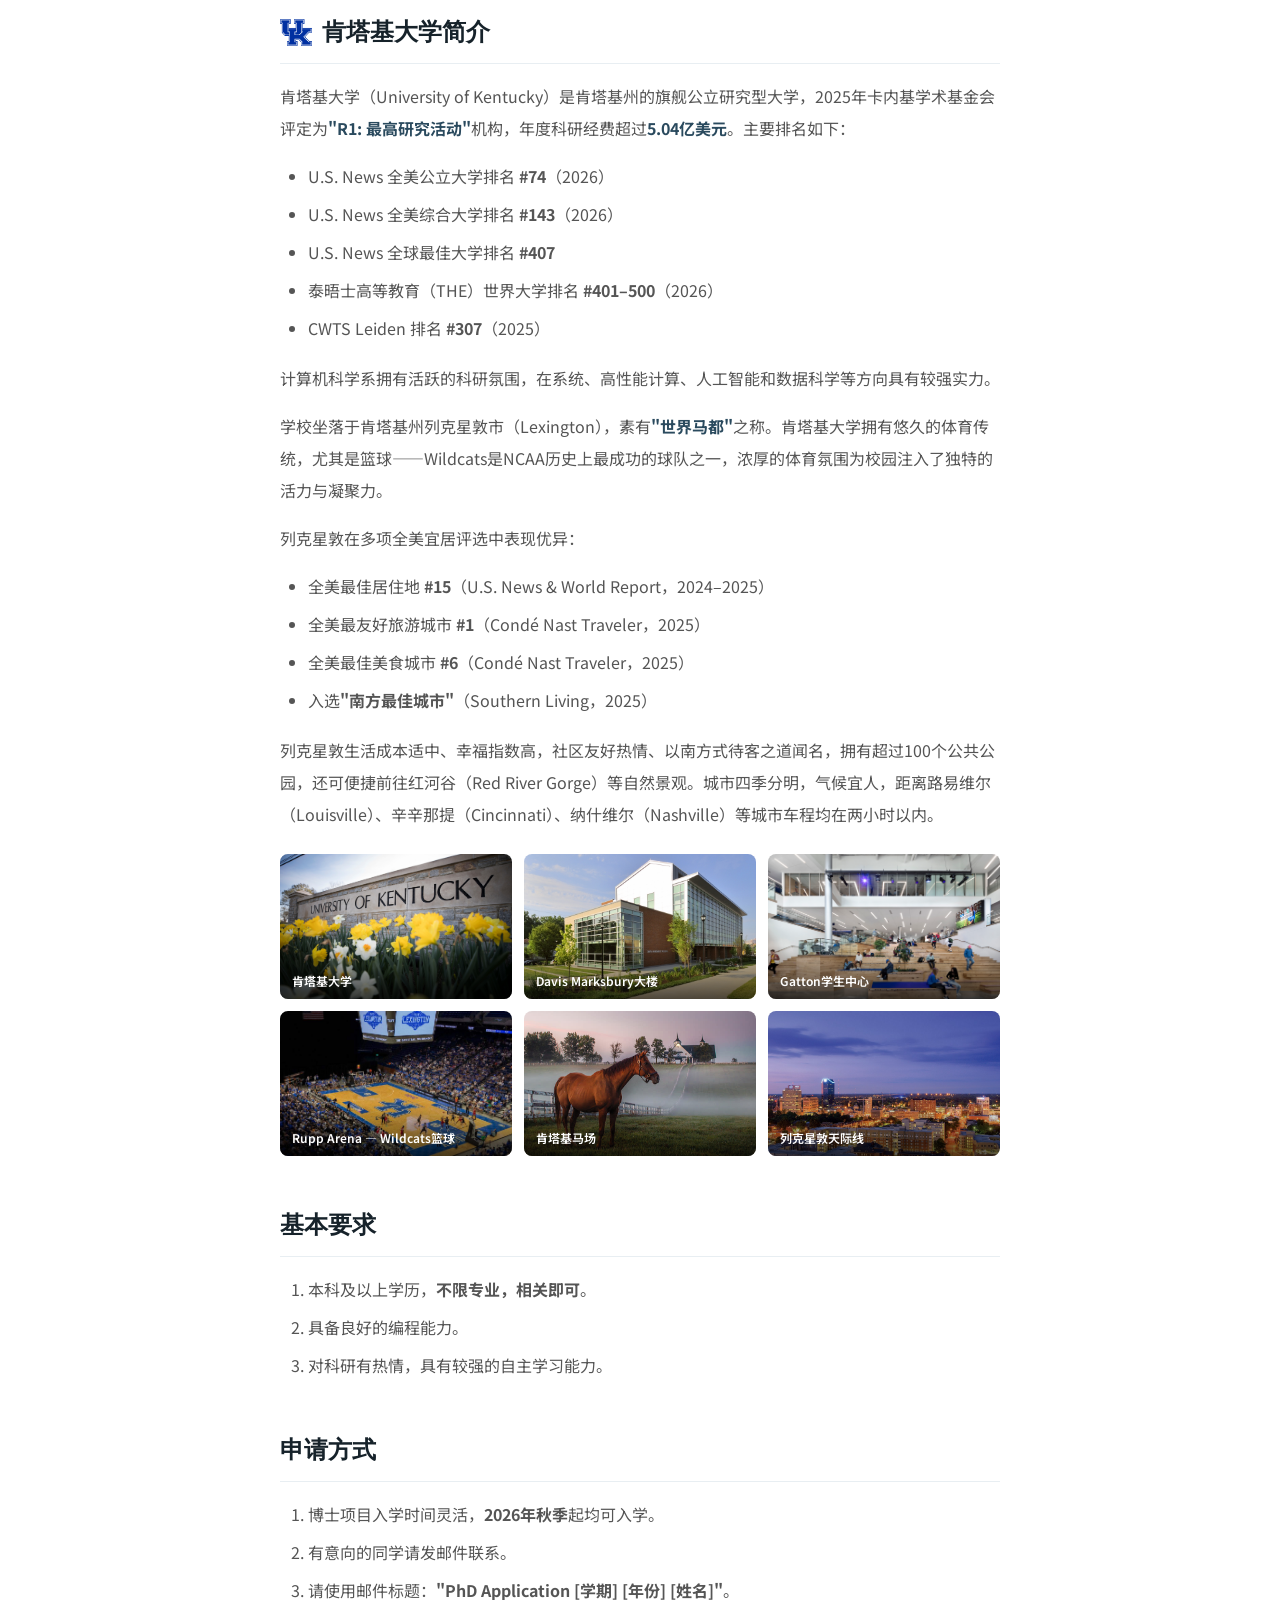
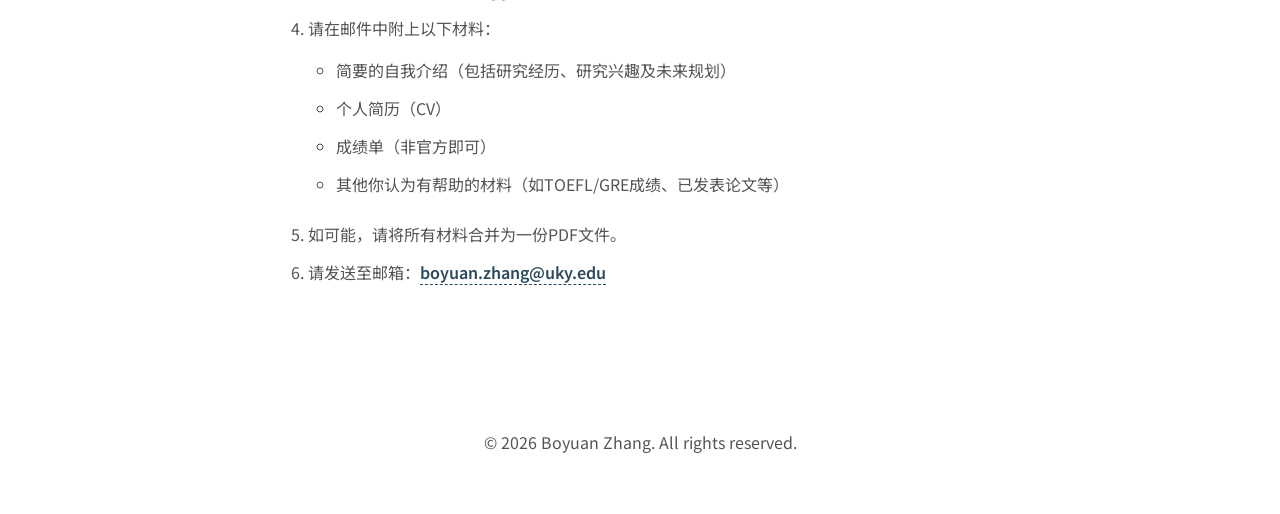
==== commit 9aa036a4: "Unify contact and teaching styles and add language slider" ====
--- a/openings-ch.html
+++ b/openings-ch.html
@@ -7,6 +7,7 @@
     <link rel="preconnect" href="https://fonts.googleapis.com">
     <link rel="preconnect" href="https://fonts.gstatic.com" crossorigin>
     <link href="https://fonts.googleapis.com/css2?family=Noto+Sans+SC:wght@300;400;500;600;700&family=Source+Sans+3:wght@300;400;500;600;700&family=Source+Serif+4:wght@600;700&display=swap" rel="stylesheet">
+    <link rel="stylesheet" href="language-switch.css?v=20261004-4">
     <style>
         * { box-sizing: border-box; margin: 0; padding: 0; }
         body { font-family: 'Noto Sans SC', 'Source Sans 3', -apple-system, "PingFang SC", "Microsoft YaHei", sans-serif; color: #333; background: #fff; line-height: 1.75; }
@@ -47,17 +48,6 @@
             padding: 20px 40px 0;
             text-align: right;
         }
-        .lang-switch a {
-            font-size: 14px;
-            color: #2a4a5e;
-            text-decoration: none;
-            border: 1px solid #d0dde5;
-            padding: 6px 16px;
-            border-radius: 100px;
-            font-weight: 600;
-            transition: all 0.2s;
-        }
-        .lang-switch a:hover { background: #2a4a5e; color: #fff; }
 
         .container {
             max-width: 800px;
@@ -211,6 +201,7 @@
         @media (max-width: 700px) {
             .page-header { padding: 36px 24px 30px; }
             .page-header h1 { font-size: 26px; }
+            .page-header-inner { flex-wrap: wrap; gap: 16px; }
             .container { padding: 30px 24px 60px; }
             .lang-switch { padding: 16px 24px 0; }
         }
@@ -226,7 +217,11 @@
     </div>
 
     <div class="lang-switch">
-        <a href="openings.html">English Version</a>
+        <nav class="language-toggle" aria-label="语言" data-language="zh">
+            <span class="language-thumb" aria-hidden="true"></span>
+            <a href="openings.html" lang="en" hreflang="en" data-language="en">English</a>
+            <a href="openings-ch.html" lang="zh-CN" hreflang="zh-CN" data-language="zh" aria-current="page">中文</a>
+        </nav>
     </div>
 
     <div class="container">
@@ -381,5 +376,6 @@
     </script>
 
     <script src="email.js"></script>
+    <script src="language-switch.js?v=20261004-4"></script>
 </body>
 </html>
--- a/language-switch.css
+++ b/language-switch.css
@@ -0,0 +1,46 @@
+.language-toggle {
+    position: relative;
+    display: inline-grid;
+    grid-template-columns: 1fr 1fr;
+    width: 216px;
+    padding: 4px;
+    border: 1px solid #d0dde5;
+    border-radius: 100px;
+    background: #eef3f7;
+    touch-action: pan-y;
+    user-select: none;
+}
+
+.language-thumb {
+    position: absolute;
+    top: 4px;
+    bottom: 4px;
+    left: 4px;
+    width: calc(50% - 4px);
+    border-radius: 100px;
+    background: #2a4a5e;
+    transition: transform 180ms ease;
+    pointer-events: none;
+}
+
+.language-toggle[data-language="zh"] .language-thumb { transform: translateX(100%); }
+.language-toggle a {
+    position: relative;
+    padding: 7px 12px;
+    color: #2a4a5e;
+    font-family: 'Source Sans 3', 'Noto Sans SC', sans-serif;
+    font-size: 15px;
+    font-weight: 600;
+    line-height: 1.6;
+    text-align: center;
+    text-decoration: none;
+    border-radius: 100px;
+    transition: color 180ms ease;
+}
+.language-toggle[data-language="en"] a[data-language="en"],
+.language-toggle[data-language="zh"] a[data-language="zh"] { color: #fff; }
+.language-toggle a:focus-visible { outline: 2px solid #9ab5c8; outline-offset: 3px; }
+
+@media (prefers-reduced-motion: reduce) {
+    .language-thumb, .language-toggle a { transition: none; }
+}
